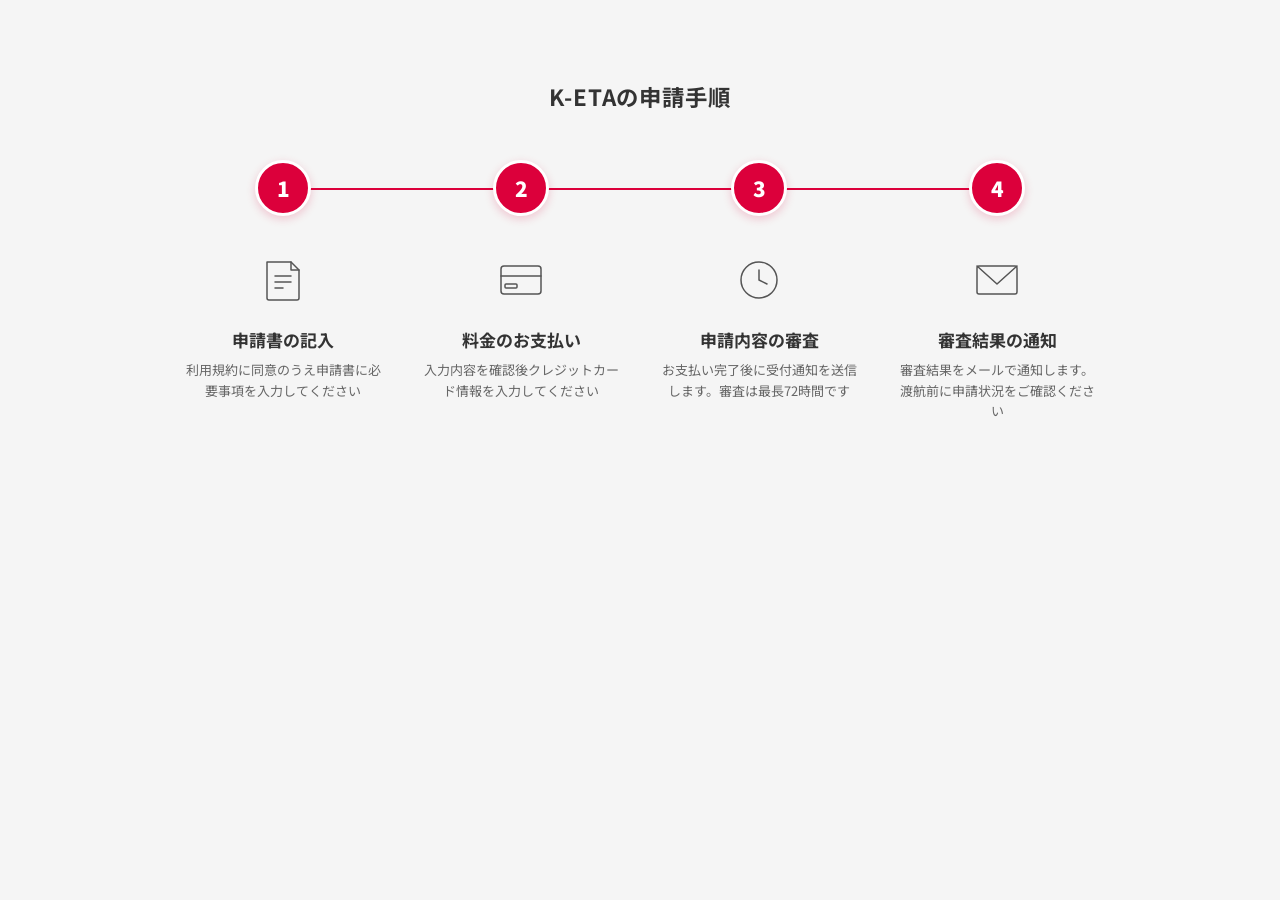
==== steps-demo.html @ 45b00544 "steps: equalize desc text lengths" ====
<!DOCTYPE html>
<html lang="ja">
<head>
<meta charset="UTF-8">
<meta name="viewport" content="width=device-width, initial-scale=1.0">
<title>STEP UIパターン - Pattern A Final</title>
<link href="https://fonts.googleapis.com/css2?family=Noto+Sans+JP:wght@400;500;700;900&display=swap" rel="stylesheet">
<style>
*{box-sizing:border-box;margin:0;padding:0}
body{font-family:'Noto Sans JP',sans-serif;background:#f5f5f5;color:#333}

.section-steps{padding:80px 24px;max-width:960px;margin:0 auto}
.section-steps h2{text-align:center;font-size:1.4rem;font-weight:700;color:#333;margin-bottom:48px;letter-spacing:.04em}

/* Grid: 4 equal columns */
.steps-grid{display:grid;grid-template-columns:repeat(4,1fr);gap:40px;position:relative}

/* Red line through step numbers */
.steps-grid::before{
  content:'';position:absolute;
  top:28px;/* center of 56px circle */
  left:calc(12.5% + 4px);right:calc(12.5% + 4px);
  height:2px;background:#dc003b;z-index:0;
}

/* Each step column */
.step-col{
  display:flex;flex-direction:column;align-items:center;
  text-align:center;position:relative;z-index:1;
}

/* ① Step number (red circle) */
.step-num{
  width:56px;height:56px;border-radius:50%;
  background:#dc003b;color:#fff;
  display:flex;align-items:center;justify-content:center;
  font-size:1.3rem;font-weight:900;
  box-shadow:0 3px 10px rgba(220,0,59,.2);
  border:3px solid #fff;
  flex-shrink:0;
  margin-bottom:16px;
}

/* ② Icon */
.step-icon{
  width:64px;height:64px;
  display:flex;align-items:center;justify-content:center;
  margin:16px 0;
  flex-shrink:0;
}
.step-icon svg{width:48px;height:48px;stroke:#555;stroke-width:1.5;fill:none;stroke-linecap:round;stroke-linejoin:round}

/* ③ Title */
.step-title{
  font-size:17px;font-weight:700;color:#333;
  margin-bottom:8px;
  line-height:1.4;
  flex-shrink:0;
}

/* ④ Description - fixed 3 lines */
.step-desc{
  font-size:13px;color:#666;
  line-height:1.6;
  /* Force 3 lines height: 13px * 1.6 * 3 = 62.4px */
  min-height:63px;max-height:63px;
  overflow:hidden;
}

/* SP: 2 columns */
@media(max-width:768px){
  .section-steps{padding:48px 16px}
  .steps-grid{grid-template-columns:repeat(2,1fr);gap:32px 24px}
  .steps-grid::before{display:none}
  .step-desc{min-height:auto;max-height:none}
}
</style>
</head>
<body>

<div class="section-steps">
<h2>K-ETAの申請手順</h2>
<div class="steps-grid">

<div class="step-col">
  <div class="step-num">1</div>
  <div class="step-icon">
    <svg viewBox="0 0 48 48"><path d="M8 6h24l8 8v28a2 2 0 0 1-2 2H10a2 2 0 0 1-2-2V6z"/><path d="M32 6v8h8"/><line x1="16" y1="20" x2="32" y2="20"/><line x1="16" y1="26" x2="32" y2="26"/><line x1="16" y1="32" x2="24" y2="32"/></svg>
  </div>
  <div class="step-title">申請書の記入</div>
  <div class="step-desc">利用規約に同意のうえ申請書に必要事項を入力してください</div>
</div>

<div class="step-col">
  <div class="step-num">2</div>
  <div class="step-icon">
    <svg viewBox="0 0 48 48"><rect x="4" y="10" width="40" height="28" rx="3"/><line x1="4" y1="20" x2="44" y2="20"/><rect x="8" y="28" width="12" height="4" rx="1"/></svg>
  </div>
  <div class="step-title">料金のお支払い</div>
  <div class="step-desc">入力内容を確認後クレジットカード情報を入力してください</div>
</div>

<div class="step-col">
  <div class="step-num">3</div>
  <div class="step-icon">
    <svg viewBox="0 0 48 48"><circle cx="24" cy="24" r="18"/><polyline points="24,14 24,24 32,28"/></svg>
  </div>
  <div class="step-title">申請内容の審査</div>
  <div class="step-desc">お支払い完了後に受付通知を送信します。審査は最長72時間です</div>
</div>

<div class="step-col">
  <div class="step-num">4</div>
  <div class="step-icon">
    <svg viewBox="0 0 48 48"><path d="M6 10h36a2 2 0 0 1 2 2v24a2 2 0 0 1-2 2H6a2 2 0 0 1-2-2V12a2 2 0 0 1 2-2z"/><polyline points="4,10 24,28 44,10"/></svg>
  </div>
  <div class="step-title">審査結果の通知</div>
  <div class="step-desc">審査結果をメールで通知します。渡航前に申請状況をご確認ください</div>
</div>

</div>
</div>

</body>
</html>
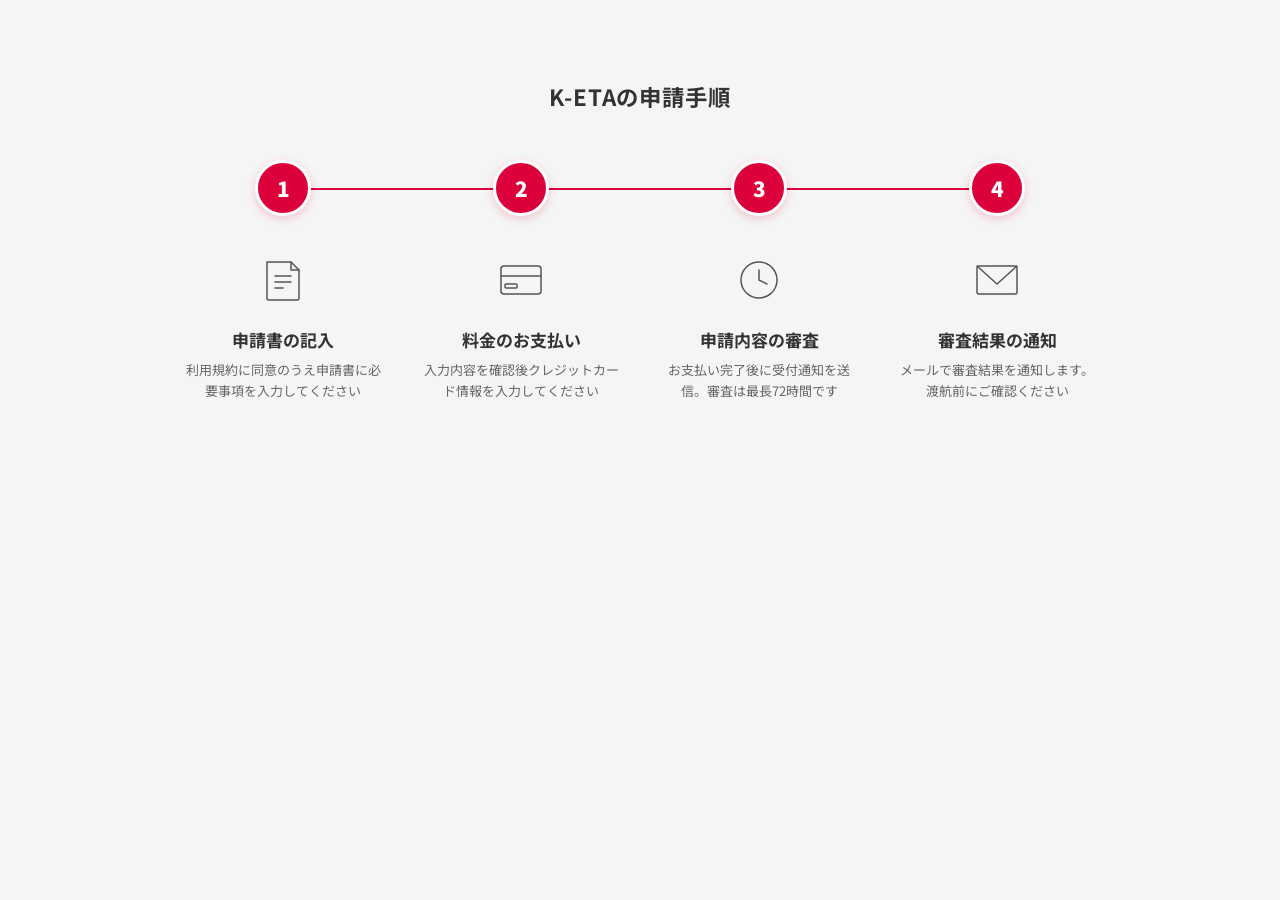
==== commit 7e23fd63: "steps: shorten desc to 2 lines each" ====
--- a/steps-demo.html
+++ b/steps-demo.html
@@ -106,7 +106,7 @@
     <svg viewBox="0 0 48 48"><circle cx="24" cy="24" r="18"/><polyline points="24,14 24,24 32,28"/></svg>
   </div>
   <div class="step-title">申請内容の審査</div>
-  <div class="step-desc">お支払い完了後に受付通知を送信します。審査は最長72時間です</div>
+  <div class="step-desc">お支払い完了後に受付通知を送信。審査は最長72時間です</div>
 </div>
 
 <div class="step-col">
@@ -115,7 +115,7 @@
     <svg viewBox="0 0 48 48"><path d="M6 10h36a2 2 0 0 1 2 2v24a2 2 0 0 1-2 2H6a2 2 0 0 1-2-2V12a2 2 0 0 1 2-2z"/><polyline points="4,10 24,28 44,10"/></svg>
   </div>
   <div class="step-title">審査結果の通知</div>
-  <div class="step-desc">審査結果をメールで通知します。渡航前に申請状況をご確認ください</div>
+  <div class="step-desc">メールで審査結果を通知します。渡航前にご確認ください</div>
 </div>
 
 </div>
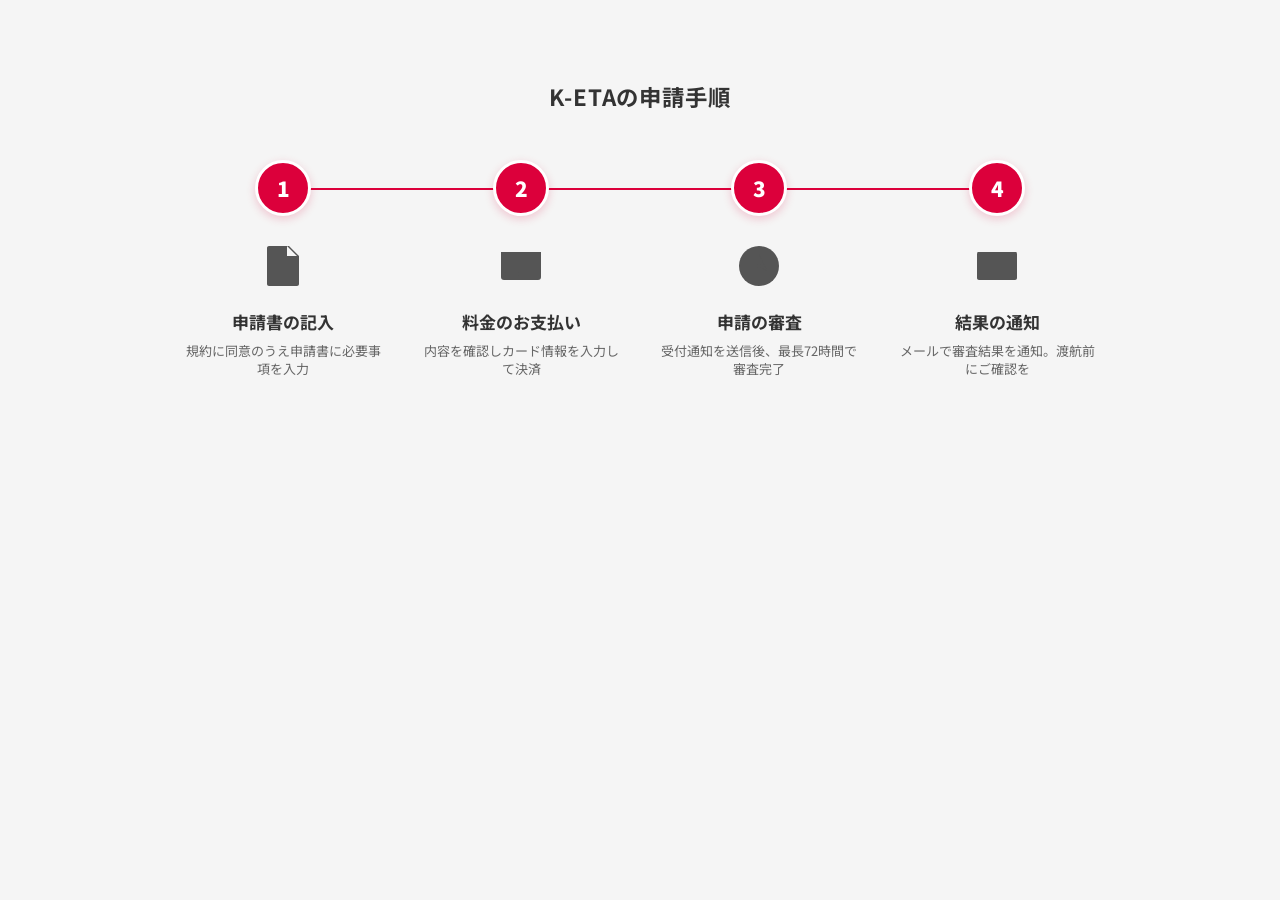
==== commit 1b6c3b6a: "steps: solid icons, tighter spacing, hover anim, balanced titles" ====
--- a/steps-demo.html
+++ b/steps-demo.html
@@ -3,7 +3,7 @@
 <head>
 <meta charset="UTF-8">
 <meta name="viewport" content="width=device-width, initial-scale=1.0">
-<title>STEP UIパターン - Pattern A Final</title>
+<title>STEP UI - Final</title>
 <link href="https://fonts.googleapis.com/css2?family=Noto+Sans+JP:wght@400;500;700;900&display=swap" rel="stylesheet">
 <style>
 *{box-sizing:border-box;margin:0;padding:0}
@@ -12,62 +12,36 @@
 .section-steps{padding:80px 24px;max-width:960px;margin:0 auto}
 .section-steps h2{text-align:center;font-size:1.4rem;font-weight:700;color:#333;margin-bottom:48px;letter-spacing:.04em}
 
-/* Grid: 4 equal columns */
 .steps-grid{display:grid;grid-template-columns:repeat(4,1fr);gap:40px;position:relative}
+.steps-grid::before{content:'';position:absolute;top:28px;left:calc(12.5% + 4px);right:calc(12.5% + 4px);height:2px;background:#dc003b;z-index:0}
 
-/* Red line through step numbers */
-.steps-grid::before{
-  content:'';position:absolute;
-  top:28px;/* center of 56px circle */
-  left:calc(12.5% + 4px);right:calc(12.5% + 4px);
-  height:2px;background:#dc003b;z-index:0;
-}
+.step-col{display:flex;flex-direction:column;align-items:center;text-align:center;position:relative;z-index:1;cursor:default}
 
-/* Each step column */
-.step-col{
-  display:flex;flex-direction:column;align-items:center;
-  text-align:center;position:relative;z-index:1;
-}
-
-/* ① Step number (red circle) */
 .step-num{
   width:56px;height:56px;border-radius:50%;
   background:#dc003b;color:#fff;
   display:flex;align-items:center;justify-content:center;
   font-size:1.3rem;font-weight:900;
   box-shadow:0 3px 10px rgba(220,0,59,.2);
-  border:3px solid #fff;
-  flex-shrink:0;
-  margin-bottom:16px;
+  border:3px solid #fff;flex-shrink:0;
+  margin-bottom:10px;
+  transition:transform .2s,box-shadow .2s;
 }
+.step-col:hover .step-num{transform:scale(1.1);box-shadow:0 4px 14px rgba(220,0,59,.35)}
 
-/* ② Icon */
 .step-icon{
   width:64px;height:64px;
   display:flex;align-items:center;justify-content:center;
-  margin:16px 0;
-  flex-shrink:0;
+  margin:8px 0 12px;flex-shrink:0;
+  transition:transform .2s;
 }
-.step-icon svg{width:48px;height:48px;stroke:#555;stroke-width:1.5;fill:none;stroke-linecap:round;stroke-linejoin:round}
+.step-col:hover .step-icon{transform:scale(1.08)}
+.step-icon svg{width:48px;height:48px;fill:#555;stroke:none}
 
-/* ③ Title */
-.step-title{
-  font-size:17px;font-weight:700;color:#333;
-  margin-bottom:8px;
-  line-height:1.4;
-  flex-shrink:0;
-}
+.step-title{font-size:17px;font-weight:700;color:#333;margin-bottom:8px;line-height:1.4;flex-shrink:0}
 
-/* ④ Description - fixed 3 lines */
-.step-desc{
-  font-size:13px;color:#666;
-  line-height:1.6;
-  /* Force 3 lines height: 13px * 1.6 * 3 = 62.4px */
-  min-height:63px;max-height:63px;
-  overflow:hidden;
-}
+.step-desc{font-size:13px;color:#666;line-height:1.4;min-height:37px;max-height:37px;overflow:hidden}
 
-/* SP: 2 columns */
 @media(max-width:768px){
   .section-steps{padding:48px 16px}
   .steps-grid{grid-template-columns:repeat(2,1fr);gap:32px 24px}
@@ -84,42 +58,33 @@
 
 <div class="step-col">
   <div class="step-num">1</div>
-  <div class="step-icon">
-    <svg viewBox="0 0 48 48"><path d="M8 6h24l8 8v28a2 2 0 0 1-2 2H10a2 2 0 0 1-2-2V6z"/><path d="M32 6v8h8"/><line x1="16" y1="20" x2="32" y2="20"/><line x1="16" y1="26" x2="32" y2="26"/><line x1="16" y1="32" x2="24" y2="32"/></svg>
-  </div>
+  <div class="step-icon"><svg viewBox="0 0 48 48"><path d="M10 4h20l10 10v28c0 1.1-.9 2-2 2H10c-1.1 0-2-.9-2-2V6c0-1.1.9-2 2-2zm18 0v10h10M16 20h16M16 27h16M16 34h8"/></svg></div>
   <div class="step-title">申請書の記入</div>
-  <div class="step-desc">利用規約に同意のうえ申請書に必要事項を入力してください</div>
+  <div class="step-desc">規約に同意のうえ申請書に必要事項を入力</div>
 </div>
 
 <div class="step-col">
   <div class="step-num">2</div>
-  <div class="step-icon">
-    <svg viewBox="0 0 48 48"><rect x="4" y="10" width="40" height="28" rx="3"/><line x1="4" y1="20" x2="44" y2="20"/><rect x="8" y="28" width="12" height="4" rx="1"/></svg>
-  </div>
+  <div class="step-icon"><svg viewBox="0 0 48 48"><rect x="4" y="10" width="40" height="28" rx="3"/><rect x="4" y="10" width="40" height="10"/><rect x="8" y="30" width="14" height="4" rx="1"/></svg></div>
   <div class="step-title">料金のお支払い</div>
-  <div class="step-desc">入力内容を確認後クレジットカード情報を入力してください</div>
+  <div class="step-desc">内容を確認しカード情報を入力して決済</div>
 </div>
 
 <div class="step-col">
   <div class="step-num">3</div>
-  <div class="step-icon">
-    <svg viewBox="0 0 48 48"><circle cx="24" cy="24" r="18"/><polyline points="24,14 24,24 32,28"/></svg>
-  </div>
-  <div class="step-title">申請内容の審査</div>
-  <div class="step-desc">お支払い完了後に受付通知を送信。審査は最長72時間です</div>
+  <div class="step-icon"><svg viewBox="0 0 48 48"><circle cx="24" cy="24" r="20"/><path d="M24 12v12l8 5"/><circle cx="24" cy="24" r="2"/></svg></div>
+  <div class="step-title">申請の審査</div>
+  <div class="step-desc">受付通知を送信後、最長72時間で審査完了</div>
 </div>
 
 <div class="step-col">
   <div class="step-num">4</div>
-  <div class="step-icon">
-    <svg viewBox="0 0 48 48"><path d="M6 10h36a2 2 0 0 1 2 2v24a2 2 0 0 1-2 2H6a2 2 0 0 1-2-2V12a2 2 0 0 1 2-2z"/><polyline points="4,10 24,28 44,10"/></svg>
-  </div>
-  <div class="step-title">審査結果の通知</div>
-  <div class="step-desc">メールで審査結果を通知します。渡航前にご確認ください</div>
+  <div class="step-icon"><svg viewBox="0 0 48 48"><path d="M6 10h36c1.1 0 2 .9 2 2v24c0 1.1-.9 2-2 2H6c-1.1 0-2-.9-2-2V12c0-1.1.9-2 2-2z"/><path d="M4 10l20 16 20-16"/></svg></div>
+  <div class="step-title">結果の通知</div>
+  <div class="step-desc">メールで審査結果を通知。渡航前にご確認を</div>
 </div>
 
 </div>
 </div>
-
 </body>
 </html>
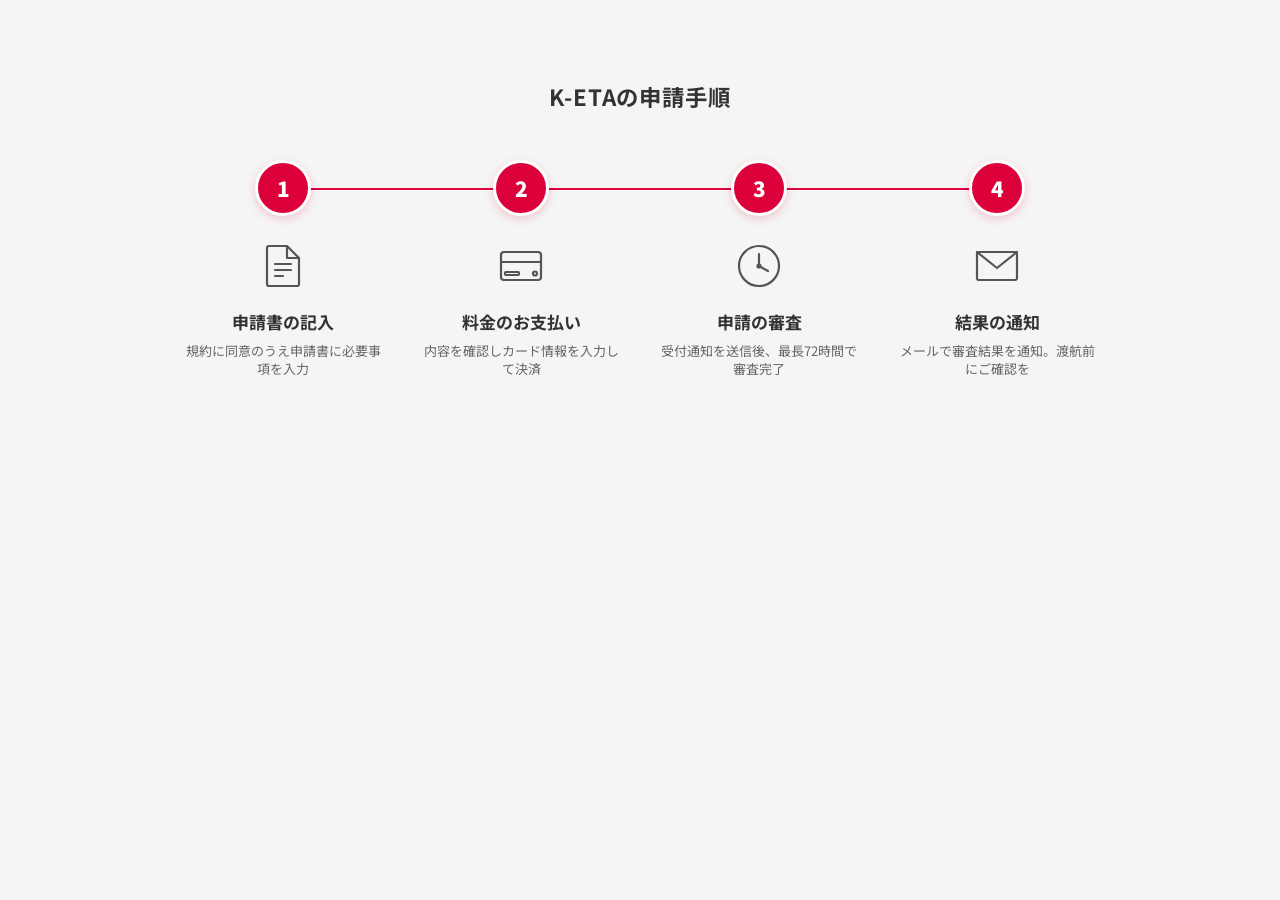
==== commit ca43be9c: "steps: thick stroke icons (2.2), hover anim, tight spacing" ====
--- a/steps-demo.html
+++ b/steps-demo.html
@@ -8,40 +8,24 @@
 <style>
 *{box-sizing:border-box;margin:0;padding:0}
 body{font-family:'Noto Sans JP',sans-serif;background:#f5f5f5;color:#333}
-
 .section-steps{padding:80px 24px;max-width:960px;margin:0 auto}
 .section-steps h2{text-align:center;font-size:1.4rem;font-weight:700;color:#333;margin-bottom:48px;letter-spacing:.04em}
-
 .steps-grid{display:grid;grid-template-columns:repeat(4,1fr);gap:40px;position:relative}
 .steps-grid::before{content:'';position:absolute;top:28px;left:calc(12.5% + 4px);right:calc(12.5% + 4px);height:2px;background:#dc003b;z-index:0}
-
 .step-col{display:flex;flex-direction:column;align-items:center;text-align:center;position:relative;z-index:1;cursor:default}
-
 .step-num{
-  width:56px;height:56px;border-radius:50%;
-  background:#dc003b;color:#fff;
+  width:56px;height:56px;border-radius:50%;background:#dc003b;color:#fff;
   display:flex;align-items:center;justify-content:center;
   font-size:1.3rem;font-weight:900;
-  box-shadow:0 3px 10px rgba(220,0,59,.2);
-  border:3px solid #fff;flex-shrink:0;
-  margin-bottom:10px;
-  transition:transform .2s,box-shadow .2s;
+  box-shadow:0 3px 10px rgba(220,0,59,.2);border:3px solid #fff;flex-shrink:0;
+  margin-bottom:10px;transition:transform .2s,box-shadow .2s;
 }
 .step-col:hover .step-num{transform:scale(1.1);box-shadow:0 4px 14px rgba(220,0,59,.35)}
-
-.step-icon{
-  width:64px;height:64px;
-  display:flex;align-items:center;justify-content:center;
-  margin:8px 0 12px;flex-shrink:0;
-  transition:transform .2s;
-}
+.step-icon{width:64px;height:64px;display:flex;align-items:center;justify-content:center;margin:8px 0 12px;flex-shrink:0;transition:transform .2s}
 .step-col:hover .step-icon{transform:scale(1.08)}
-.step-icon svg{width:48px;height:48px;fill:#555;stroke:none}
-
+.step-icon svg{width:48px;height:48px;fill:none;stroke:#555;stroke-width:2.2;stroke-linecap:round;stroke-linejoin:round}
 .step-title{font-size:17px;font-weight:700;color:#333;margin-bottom:8px;line-height:1.4;flex-shrink:0}
-
 .step-desc{font-size:13px;color:#666;line-height:1.4;min-height:37px;max-height:37px;overflow:hidden}
-
 @media(max-width:768px){
   .section-steps{padding:48px 16px}
   .steps-grid{grid-template-columns:repeat(2,1fr);gap:32px 24px}
@@ -51,35 +35,34 @@
 </style>
 </head>
 <body>
-
 <div class="section-steps">
 <h2>K-ETAの申請手順</h2>
 <div class="steps-grid">
 
 <div class="step-col">
   <div class="step-num">1</div>
-  <div class="step-icon"><svg viewBox="0 0 48 48"><path d="M10 4h20l10 10v28c0 1.1-.9 2-2 2H10c-1.1 0-2-.9-2-2V6c0-1.1.9-2 2-2zm18 0v10h10M16 20h16M16 27h16M16 34h8"/></svg></div>
+  <div class="step-icon"><svg viewBox="0 0 48 48"><path d="M10 4h18l12 12v26a2 2 0 0 1-2 2H10a2 2 0 0 1-2-2V6a2 2 0 0 1 2-2z"/><path d="M28 4v12h12"/><line x1="16" y1="22" x2="32" y2="22"/><line x1="16" y1="28" x2="32" y2="28"/><line x1="16" y1="34" x2="24" y2="34"/></svg></div>
   <div class="step-title">申請書の記入</div>
   <div class="step-desc">規約に同意のうえ申請書に必要事項を入力</div>
 </div>
 
 <div class="step-col">
   <div class="step-num">2</div>
-  <div class="step-icon"><svg viewBox="0 0 48 48"><rect x="4" y="10" width="40" height="28" rx="3"/><rect x="4" y="10" width="40" height="10"/><rect x="8" y="30" width="14" height="4" rx="1"/></svg></div>
+  <div class="step-icon"><svg viewBox="0 0 48 48"><rect x="4" y="10" width="40" height="28" rx="3"/><line x1="4" y1="20" x2="44" y2="20"/><rect x="8" y="30" width="14" height="3" rx="1"/><circle cx="38" cy="31.5" r="2"/></svg></div>
   <div class="step-title">料金のお支払い</div>
   <div class="step-desc">内容を確認しカード情報を入力して決済</div>
 </div>
 
 <div class="step-col">
   <div class="step-num">3</div>
-  <div class="step-icon"><svg viewBox="0 0 48 48"><circle cx="24" cy="24" r="20"/><path d="M24 12v12l8 5"/><circle cx="24" cy="24" r="2"/></svg></div>
+  <div class="step-icon"><svg viewBox="0 0 48 48"><circle cx="24" cy="24" r="20"/><polyline points="24,12 24,24 33,29"/><circle cx="24" cy="24" r="1.5" fill="#555"/></svg></div>
   <div class="step-title">申請の審査</div>
   <div class="step-desc">受付通知を送信後、最長72時間で審査完了</div>
 </div>
 
 <div class="step-col">
   <div class="step-num">4</div>
-  <div class="step-icon"><svg viewBox="0 0 48 48"><path d="M6 10h36c1.1 0 2 .9 2 2v24c0 1.1-.9 2-2 2H6c-1.1 0-2-.9-2-2V12c0-1.1.9-2 2-2z"/><path d="M4 10l20 16 20-16"/></svg></div>
+  <div class="step-icon"><svg viewBox="0 0 48 48"><path d="M6 10h36a2 2 0 0 1 2 2v24a2 2 0 0 1-2 2H6a2 2 0 0 1-2-2V12a2 2 0 0 1 2-2z"/><polyline points="4,10 24,26 44,10"/></svg></div>
   <div class="step-title">結果の通知</div>
   <div class="step-desc">メールで審査結果を通知。渡航前にご確認を</div>
 </div>
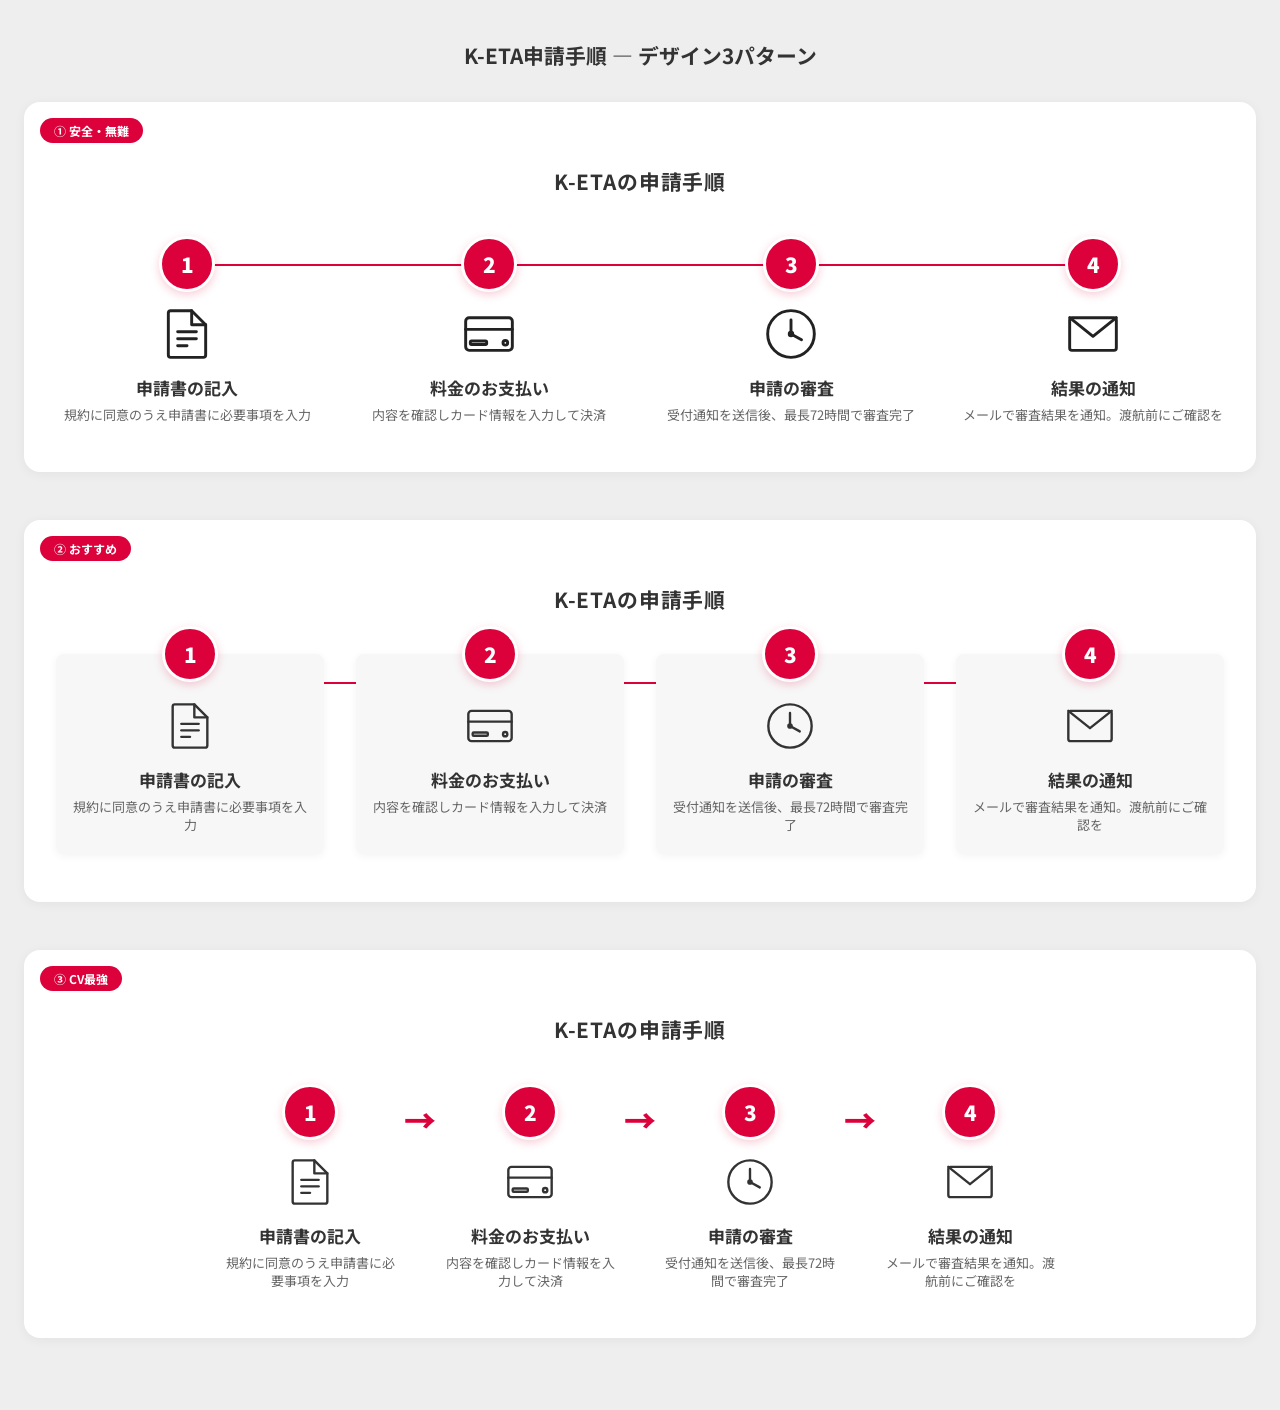
==== commit bee47b0c: "steps-demo: 3 patterns comparison" ====
--- a/steps-demo.html
+++ b/steps-demo.html
@@ -3,71 +3,116 @@
 <head>
 <meta charset="UTF-8">
 <meta name="viewport" content="width=device-width, initial-scale=1.0">
-<title>STEP UI - Final</title>
+<title>STEP UI - 3パターン比較</title>
 <link href="https://fonts.googleapis.com/css2?family=Noto+Sans+JP:wght@400;500;700;900&display=swap" rel="stylesheet">
 <style>
 *{box-sizing:border-box;margin:0;padding:0}
-body{font-family:'Noto Sans JP',sans-serif;background:#f5f5f5;color:#333}
-.section-steps{padding:80px 24px;max-width:960px;margin:0 auto}
-.section-steps h2{text-align:center;font-size:1.4rem;font-weight:700;color:#333;margin-bottom:48px;letter-spacing:.04em}
-.steps-grid{display:grid;grid-template-columns:repeat(4,1fr);gap:40px;position:relative}
-.steps-grid::before{content:'';position:absolute;top:28px;left:calc(12.5% + 4px);right:calc(12.5% + 4px);height:2px;background:#dc003b;z-index:0}
-.step-col{display:flex;flex-direction:column;align-items:center;text-align:center;position:relative;z-index:1;cursor:default}
+body{font-family:'Noto Sans JP',sans-serif;background:#eee;color:#333;padding:24px}
+h1{text-align:center;font-size:1.3rem;margin:16px 0 32px;color:#333}
+.pattern-wrap{background:#fff;border-radius:16px;padding:64px 32px 48px;margin-bottom:48px;box-shadow:0 2px 12px rgba(0,0,0,.05);position:relative}
+.tag{position:absolute;top:16px;left:16px;background:#dc003b;color:#fff;font-size:.75rem;font-weight:700;padding:4px 14px;border-radius:20px}
+.pattern-wrap h2{text-align:center;font-size:1.3rem;font-weight:700;color:#333;margin-bottom:40px;letter-spacing:.04em}
+
+/* === Shared === */
 .step-num{
   width:56px;height:56px;border-radius:50%;background:#dc003b;color:#fff;
   display:flex;align-items:center;justify-content:center;
   font-size:1.3rem;font-weight:900;
-  box-shadow:0 3px 10px rgba(220,0,59,.2);border:3px solid #fff;flex-shrink:0;
-  margin-bottom:10px;transition:transform .2s,box-shadow .2s;
+  box-shadow:0 3px 10px rgba(220,0,59,.2);border:3px solid #fff;
+  flex-shrink:0;transition:transform .2s,box-shadow .2s;
 }
-.step-col:hover .step-num{transform:scale(1.1);box-shadow:0 4px 14px rgba(220,0,59,.35)}
-.step-icon{width:64px;height:64px;display:flex;align-items:center;justify-content:center;margin:8px 0 12px;flex-shrink:0;transition:transform .2s}
-.step-col:hover .step-icon{transform:scale(1.08)}
-.step-icon svg{width:48px;height:48px;fill:none;stroke:#555;stroke-width:2.2;stroke-linecap:round;stroke-linejoin:round}
-.step-title{font-size:17px;font-weight:700;color:#333;margin-bottom:8px;line-height:1.4;flex-shrink:0}
-.step-desc{font-size:13px;color:#666;line-height:1.4;min-height:37px;max-height:37px;overflow:hidden}
+.step-title{font-size:17px;font-weight:700;color:#333;line-height:1.4}
+.step-desc{font-size:13px;color:#666;line-height:1.4}
+
+/* ========== PATTERN 1: 強化版 ========== */
+.p1-grid{display:grid;grid-template-columns:repeat(4,1fr);gap:40px;position:relative}
+.p1-grid::before{content:'';position:absolute;top:28px;left:calc(12.5% + 4px);right:calc(12.5% + 4px);height:2px;background:#dc003b;z-index:0}
+.p1-col{display:flex;flex-direction:column;align-items:center;text-align:center;z-index:1;cursor:default}
+.p1-col .step-num{margin-bottom:6px}
+.p1-col:hover .step-num{transform:scale(1.1);box-shadow:0 4px 14px rgba(220,0,59,.35)}
+.p1-icon{width:64px;height:64px;display:flex;align-items:center;justify-content:center;margin:4px 0 10px;transition:transform .2s}
+.p1-col:hover .p1-icon{transform:scale(1.08)}
+.p1-icon svg{width:56px;height:56px;fill:none;stroke:#222;stroke-width:2.5;stroke-linecap:round;stroke-linejoin:round}
+.p1-col .step-title{margin-bottom:6px}
+
+/* ========== PATTERN 2: 薄い囲み ========== */
+.p2-grid{display:grid;grid-template-columns:repeat(4,1fr);gap:32px;position:relative}
+.p2-grid::before{content:'';position:absolute;top:28px;left:calc(12.5% + 4px);right:calc(12.5% + 4px);height:2px;background:#dc003b;z-index:0}
+.p2-col{display:flex;flex-direction:column;align-items:center;text-align:center;z-index:1;cursor:default;
+  background:#f7f7f7;border-radius:8px;padding:0 16px 20px;box-shadow:0 2px 8px rgba(0,0,0,.05);transition:box-shadow .2s}
+.p2-col:hover{box-shadow:0 4px 16px rgba(0,0,0,.08)}
+.p2-col .step-num{margin-top:-28px;margin-bottom:8px}
+.p2-col:hover .step-num{transform:scale(1.1);box-shadow:0 4px 14px rgba(220,0,59,.35)}
+.p2-icon{width:64px;height:64px;display:flex;align-items:center;justify-content:center;margin:4px 0 10px;transition:transform .2s}
+.p2-col:hover .p2-icon{transform:scale(1.08)}
+.p2-icon svg{width:52px;height:52px;fill:none;stroke:#333;stroke-width:2.2;stroke-linecap:round;stroke-linejoin:round}
+.p2-col .step-title{margin-bottom:6px}
+
+/* ========== PATTERN 3: 矢印接続 ========== */
+.p3-grid{display:grid;grid-template-columns:repeat(7,auto);gap:0;align-items:start;justify-content:center}
+.p3-col{display:flex;flex-direction:column;align-items:center;text-align:center;width:180px;cursor:default}
+.p3-col .step-num{margin-bottom:6px}
+.p3-col:hover .step-num{transform:scale(1.1);box-shadow:0 4px 14px rgba(220,0,59,.35)}
+.p3-icon{width:64px;height:64px;display:flex;align-items:center;justify-content:center;margin:4px 0 10px;transition:transform .2s}
+.p3-col:hover .p3-icon{transform:scale(1.08)}
+.p3-icon svg{width:52px;height:52px;fill:none;stroke:#333;stroke-width:2.2;stroke-linecap:round;stroke-linejoin:round}
+.p3-col .step-title{margin-bottom:6px}
+.p3-arrow{display:flex;align-items:center;justify-content:center;padding-top:12px;color:#dc003b;font-size:2rem;font-weight:900;width:40px}
+
+/* SP */
 @media(max-width:768px){
-  .section-steps{padding:48px 16px}
-  .steps-grid{grid-template-columns:repeat(2,1fr);gap:32px 24px}
-  .steps-grid::before{display:none}
-  .step-desc{min-height:auto;max-height:none}
+  body{padding:12px}
+  .pattern-wrap{padding:48px 16px 32px}
+  .p1-grid,.p2-grid{grid-template-columns:repeat(2,1fr)}
+  .p1-grid::before,.p2-grid::before{display:none}
+  .p3-grid{grid-template-columns:1fr;gap:0;justify-items:center}
+  .p3-arrow{transform:rotate(90deg);padding:0;margin:8px 0}
+  .p3-col{width:100%;max-width:240px}
 }
 </style>
 </head>
 <body>
-<div class="section-steps">
+
+<h1>K-ETA申請手順 — デザイン3パターン</h1>
+
+<!-- ===== Pattern 1 ===== -->
+<div class="pattern-wrap">
+<span class="tag">① 安全・無難</span>
 <h2>K-ETAの申請手順</h2>
-<div class="steps-grid">
-
-<div class="step-col">
-  <div class="step-num">1</div>
-  <div class="step-icon"><svg viewBox="0 0 48 48"><path d="M10 4h18l12 12v26a2 2 0 0 1-2 2H10a2 2 0 0 1-2-2V6a2 2 0 0 1 2-2z"/><path d="M28 4v12h12"/><line x1="16" y1="22" x2="32" y2="22"/><line x1="16" y1="28" x2="32" y2="28"/><line x1="16" y1="34" x2="24" y2="34"/></svg></div>
-  <div class="step-title">申請書の記入</div>
-  <div class="step-desc">規約に同意のうえ申請書に必要事項を入力</div>
+<div class="p1-grid">
+  <div class="p1-col"><div class="step-num">1</div><div class="p1-icon"><svg viewBox="0 0 48 48"><path d="M10 4h18l12 12v26a2 2 0 0 1-2 2H10a2 2 0 0 1-2-2V6a2 2 0 0 1 2-2z"/><path d="M28 4v12h12"/><line x1="16" y1="22" x2="32" y2="22"/><line x1="16" y1="28" x2="32" y2="28"/><line x1="16" y1="34" x2="24" y2="34"/></svg></div><div class="step-title">申請書の記入</div><div class="step-desc">規約に同意のうえ申請書に必要事項を入力</div></div>
+  <div class="p1-col"><div class="step-num">2</div><div class="p1-icon"><svg viewBox="0 0 48 48"><rect x="4" y="10" width="40" height="28" rx="3"/><line x1="4" y1="20" x2="44" y2="20"/><rect x="8" y="30" width="14" height="3" rx="1"/><circle cx="38" cy="31.5" r="2"/></svg></div><div class="step-title">料金のお支払い</div><div class="step-desc">内容を確認しカード情報を入力して決済</div></div>
+  <div class="p1-col"><div class="step-num">3</div><div class="p1-icon"><svg viewBox="0 0 48 48"><circle cx="24" cy="24" r="20"/><polyline points="24,12 24,24 33,29"/><circle cx="24" cy="24" r="1.5" fill="#222"/></svg></div><div class="step-title">申請の審査</div><div class="step-desc">受付通知を送信後、最長72時間で審査完了</div></div>
+  <div class="p1-col"><div class="step-num">4</div><div class="p1-icon"><svg viewBox="0 0 48 48"><path d="M6 10h36a2 2 0 0 1 2 2v24a2 2 0 0 1-2 2H6a2 2 0 0 1-2-2V12a2 2 0 0 1 2-2z"/><polyline points="4,10 24,26 44,10"/></svg></div><div class="step-title">結果の通知</div><div class="step-desc">メールで審査結果を通知。渡航前にご確認を</div></div>
+</div>
 </div>
 
-<div class="step-col">
-  <div class="step-num">2</div>
-  <div class="step-icon"><svg viewBox="0 0 48 48"><rect x="4" y="10" width="40" height="28" rx="3"/><line x1="4" y1="20" x2="44" y2="20"/><rect x="8" y="30" width="14" height="3" rx="1"/><circle cx="38" cy="31.5" r="2"/></svg></div>
-  <div class="step-title">料金のお支払い</div>
-  <div class="step-desc">内容を確認しカード情報を入力して決済</div>
+<!-- ===== Pattern 2 ===== -->
+<div class="pattern-wrap">
+<span class="tag">② おすすめ</span>
+<h2>K-ETAの申請手順</h2>
+<div class="p2-grid">
+  <div class="p2-col"><div class="step-num">1</div><div class="p2-icon"><svg viewBox="0 0 48 48"><path d="M10 4h18l12 12v26a2 2 0 0 1-2 2H10a2 2 0 0 1-2-2V6a2 2 0 0 1 2-2z"/><path d="M28 4v12h12"/><line x1="16" y1="22" x2="32" y2="22"/><line x1="16" y1="28" x2="32" y2="28"/><line x1="16" y1="34" x2="24" y2="34"/></svg></div><div class="step-title">申請書の記入</div><div class="step-desc">規約に同意のうえ申請書に必要事項を入力</div></div>
+  <div class="p2-col"><div class="step-num">2</div><div class="p2-icon"><svg viewBox="0 0 48 48"><rect x="4" y="10" width="40" height="28" rx="3"/><line x1="4" y1="20" x2="44" y2="20"/><rect x="8" y="30" width="14" height="3" rx="1"/><circle cx="38" cy="31.5" r="2"/></svg></div><div class="step-title">料金のお支払い</div><div class="step-desc">内容を確認しカード情報を入力して決済</div></div>
+  <div class="p2-col"><div class="step-num">3</div><div class="p2-icon"><svg viewBox="0 0 48 48"><circle cx="24" cy="24" r="20"/><polyline points="24,12 24,24 33,29"/><circle cx="24" cy="24" r="1.5" fill="#333"/></svg></div><div class="step-title">申請の審査</div><div class="step-desc">受付通知を送信後、最長72時間で審査完了</div></div>
+  <div class="p2-col"><div class="step-num">4</div><div class="p2-icon"><svg viewBox="0 0 48 48"><path d="M6 10h36a2 2 0 0 1 2 2v24a2 2 0 0 1-2 2H6a2 2 0 0 1-2-2V12a2 2 0 0 1 2-2z"/><polyline points="4,10 24,26 44,10"/></svg></div><div class="step-title">結果の通知</div><div class="step-desc">メールで審査結果を通知。渡航前にご確認を</div></div>
+</div>
 </div>
 
-<div class="step-col">
-  <div class="step-num">3</div>
-  <div class="step-icon"><svg viewBox="0 0 48 48"><circle cx="24" cy="24" r="20"/><polyline points="24,12 24,24 33,29"/><circle cx="24" cy="24" r="1.5" fill="#555"/></svg></div>
-  <div class="step-title">申請の審査</div>
-  <div class="step-desc">受付通知を送信後、最長72時間で審査完了</div>
+<!-- ===== Pattern 3 ===== -->
+<div class="pattern-wrap">
+<span class="tag">③ CV最強</span>
+<h2>K-ETAの申請手順</h2>
+<div class="p3-grid">
+  <div class="p3-col"><div class="step-num">1</div><div class="p3-icon"><svg viewBox="0 0 48 48"><path d="M10 4h18l12 12v26a2 2 0 0 1-2 2H10a2 2 0 0 1-2-2V6a2 2 0 0 1 2-2z"/><path d="M28 4v12h12"/><line x1="16" y1="22" x2="32" y2="22"/><line x1="16" y1="28" x2="32" y2="28"/><line x1="16" y1="34" x2="24" y2="34"/></svg></div><div class="step-title">申請書の記入</div><div class="step-desc">規約に同意のうえ申請書に必要事項を入力</div></div>
+  <div class="p3-arrow">→</div>
+  <div class="p3-col"><div class="step-num">2</div><div class="p3-icon"><svg viewBox="0 0 48 48"><rect x="4" y="10" width="40" height="28" rx="3"/><line x1="4" y1="20" x2="44" y2="20"/><rect x="8" y="30" width="14" height="3" rx="1"/><circle cx="38" cy="31.5" r="2"/></svg></div><div class="step-title">料金のお支払い</div><div class="step-desc">内容を確認しカード情報を入力して決済</div></div>
+  <div class="p3-arrow">→</div>
+  <div class="p3-col"><div class="step-num">3</div><div class="p3-icon"><svg viewBox="0 0 48 48"><circle cx="24" cy="24" r="20"/><polyline points="24,12 24,24 33,29"/><circle cx="24" cy="24" r="1.5" fill="#333"/></svg></div><div class="step-title">申請の審査</div><div class="step-desc">受付通知を送信後、最長72時間で審査完了</div></div>
+  <div class="p3-arrow">→</div>
+  <div class="p3-col"><div class="step-num">4</div><div class="p3-icon"><svg viewBox="0 0 48 48"><path d="M6 10h36a2 2 0 0 1 2 2v24a2 2 0 0 1-2 2H6a2 2 0 0 1-2-2V12a2 2 0 0 1 2-2z"/><polyline points="4,10 24,26 44,10"/></svg></div><div class="step-title">結果の通知</div><div class="step-desc">メールで審査結果を通知。渡航前にご確認を</div></div>
+</div>
 </div>
 
-<div class="step-col">
-  <div class="step-num">4</div>
-  <div class="step-icon"><svg viewBox="0 0 48 48"><path d="M6 10h36a2 2 0 0 1 2 2v24a2 2 0 0 1-2 2H6a2 2 0 0 1-2-2V12a2 2 0 0 1 2-2z"/><polyline points="4,10 24,26 44,10"/></svg></div>
-  <div class="step-title">結果の通知</div>
-  <div class="step-desc">メールで審査結果を通知。渡航前にご確認を</div>
-</div>
-
-</div>
-</div>
 </body>
 </html>
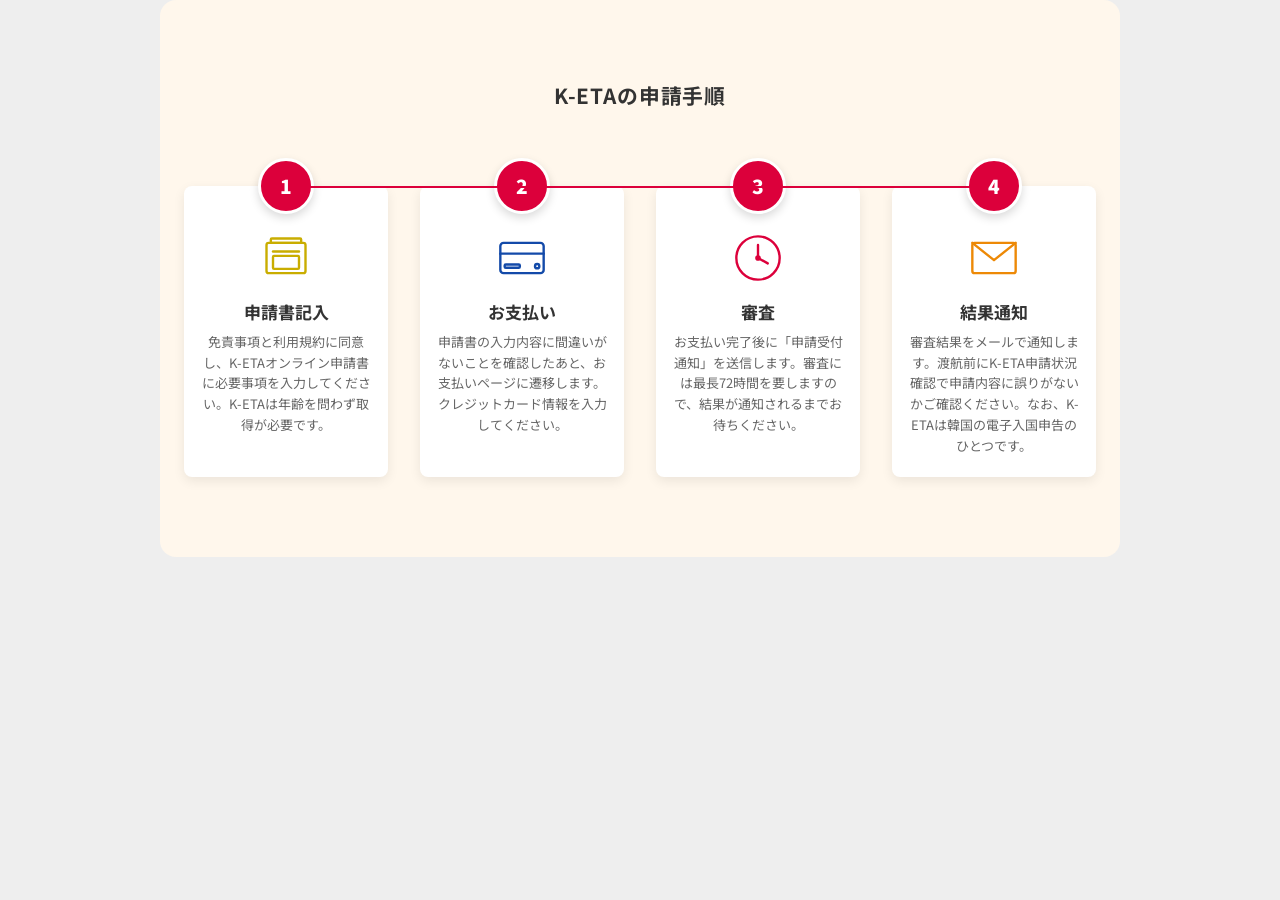
==== commit 527d4ee9: "steps-demo: pattern 2 refined - colored icons, real text, fff7ec bg" ====
--- a/steps-demo.html
+++ b/steps-demo.html
@@ -3,114 +3,82 @@
 <head>
 <meta charset="UTF-8">
 <meta name="viewport" content="width=device-width, initial-scale=1.0">
-<title>STEP UI - 3パターン比較</title>
+<title>STEP UI - ②おすすめ 修正版</title>
 <link href="https://fonts.googleapis.com/css2?family=Noto+Sans+JP:wght@400;500;700;900&display=swap" rel="stylesheet">
 <style>
 *{box-sizing:border-box;margin:0;padding:0}
-body{font-family:'Noto Sans JP',sans-serif;background:#eee;color:#333;padding:24px}
-h1{text-align:center;font-size:1.3rem;margin:16px 0 32px;color:#333}
-.pattern-wrap{background:#fff;border-radius:16px;padding:64px 32px 48px;margin-bottom:48px;box-shadow:0 2px 12px rgba(0,0,0,.05);position:relative}
-.tag{position:absolute;top:16px;left:16px;background:#dc003b;color:#fff;font-size:.75rem;font-weight:700;padding:4px 14px;border-radius:20px}
-.pattern-wrap h2{text-align:center;font-size:1.3rem;font-weight:700;color:#333;margin-bottom:40px;letter-spacing:.04em}
+body{font-family:'Noto Sans JP',sans-serif;background:#eee;color:#333}
 
-/* === Shared === */
+.section-steps{padding:80px 24px;max-width:960px;margin:0 auto;background:#fff7ec;border-radius:16px}
+.section-steps h2{text-align:center;font-size:1.3rem;font-weight:700;color:#333;margin-bottom:48px;letter-spacing:.04em}
+
+.steps-grid{display:grid;grid-template-columns:repeat(4,1fr);gap:32px;position:relative;padding-top:28px}
+.steps-grid::before{content:'';position:absolute;top:28px;left:calc(12.5%);right:calc(12.5%);height:2px;background:#dc003b;z-index:5}
+
+.step-col{
+  display:flex;flex-direction:column;align-items:center;text-align:center;
+  background:#fff;border-radius:8px;padding:40px 16px 20px;
+  box-shadow:0 4px 12px rgba(0,0,0,.08);
+  position:relative;z-index:1;
+  transition:box-shadow .2s,transform .2s;transform-origin:center center;
+}
+.step-col:hover{box-shadow:0 6px 20px rgba(0,0,0,.12);transform:scale(1.03)}
+
 .step-num{
   width:56px;height:56px;border-radius:50%;background:#dc003b;color:#fff;
   display:flex;align-items:center;justify-content:center;
-  font-size:1.3rem;font-weight:900;
-  box-shadow:0 3px 10px rgba(220,0,59,.2);border:3px solid #fff;
-  flex-shrink:0;transition:transform .2s,box-shadow .2s;
+  font-size:1.2rem;font-weight:900;
+  box-shadow:0 4px 10px rgba(0,0,0,.15);border:3px solid #fff;
+  position:absolute;top:-28px;left:50%;transform:translateX(-50%);z-index:10;
 }
-.step-title{font-size:17px;font-weight:700;color:#333;line-height:1.4}
-.step-desc{font-size:13px;color:#666;line-height:1.4}
 
-/* ========== PATTERN 1: 強化版 ========== */
-.p1-grid{display:grid;grid-template-columns:repeat(4,1fr);gap:40px;position:relative}
-.p1-grid::before{content:'';position:absolute;top:28px;left:calc(12.5% + 4px);right:calc(12.5% + 4px);height:2px;background:#dc003b;z-index:0}
-.p1-col{display:flex;flex-direction:column;align-items:center;text-align:center;z-index:1;cursor:default}
-.p1-col .step-num{margin-bottom:6px}
-.p1-col:hover .step-num{transform:scale(1.1);box-shadow:0 4px 14px rgba(220,0,59,.35)}
-.p1-icon{width:64px;height:64px;display:flex;align-items:center;justify-content:center;margin:4px 0 10px;transition:transform .2s}
-.p1-col:hover .p1-icon{transform:scale(1.08)}
-.p1-icon svg{width:56px;height:56px;fill:none;stroke:#222;stroke-width:2.5;stroke-linecap:round;stroke-linejoin:round}
-.p1-col .step-title{margin-bottom:6px}
+.step-icon{width:64px;height:64px;display:flex;align-items:center;justify-content:center;margin:0 0 10px}
+.step-icon svg{width:52px;height:52px;fill:none;stroke-width:2.2;stroke-linecap:round;stroke-linejoin:round}
 
-/* ========== PATTERN 2: 薄い囲み ========== */
-.p2-grid{display:grid;grid-template-columns:repeat(4,1fr);gap:32px;position:relative}
-.p2-grid::before{content:'';position:absolute;top:28px;left:calc(12.5% + 4px);right:calc(12.5% + 4px);height:2px;background:#dc003b;z-index:0}
-.p2-col{display:flex;flex-direction:column;align-items:center;text-align:center;z-index:1;cursor:default;
-  background:#f7f7f7;border-radius:8px;padding:0 16px 20px;box-shadow:0 2px 8px rgba(0,0,0,.05);transition:box-shadow .2s}
-.p2-col:hover{box-shadow:0 4px 16px rgba(0,0,0,.08)}
-.p2-col .step-num{margin-top:-28px;margin-bottom:8px}
-.p2-col:hover .step-num{transform:scale(1.1);box-shadow:0 4px 14px rgba(220,0,59,.35)}
-.p2-icon{width:64px;height:64px;display:flex;align-items:center;justify-content:center;margin:4px 0 10px;transition:transform .2s}
-.p2-col:hover .p2-icon{transform:scale(1.08)}
-.p2-icon svg{width:52px;height:52px;fill:none;stroke:#333;stroke-width:2.2;stroke-linecap:round;stroke-linejoin:round}
-.p2-col .step-title{margin-bottom:6px}
+.step-title{font-size:17px;font-weight:700;color:#333;margin-bottom:8px;line-height:1.4}
+.step-desc{font-size:13px;color:#666;line-height:1.6}
 
-/* ========== PATTERN 3: 矢印接続 ========== */
-.p3-grid{display:grid;grid-template-columns:repeat(7,auto);gap:0;align-items:start;justify-content:center}
-.p3-col{display:flex;flex-direction:column;align-items:center;text-align:center;width:180px;cursor:default}
-.p3-col .step-num{margin-bottom:6px}
-.p3-col:hover .step-num{transform:scale(1.1);box-shadow:0 4px 14px rgba(220,0,59,.35)}
-.p3-icon{width:64px;height:64px;display:flex;align-items:center;justify-content:center;margin:4px 0 10px;transition:transform .2s}
-.p3-col:hover .p3-icon{transform:scale(1.08)}
-.p3-icon svg{width:52px;height:52px;fill:none;stroke:#333;stroke-width:2.2;stroke-linecap:round;stroke-linejoin:round}
-.p3-col .step-title{margin-bottom:6px}
-.p3-arrow{display:flex;align-items:center;justify-content:center;padding-top:12px;color:#dc003b;font-size:2rem;font-weight:900;width:40px}
-
-/* SP */
 @media(max-width:768px){
-  body{padding:12px}
-  .pattern-wrap{padding:48px 16px 32px}
-  .p1-grid,.p2-grid{grid-template-columns:repeat(2,1fr)}
-  .p1-grid::before,.p2-grid::before{display:none}
-  .p3-grid{grid-template-columns:1fr;gap:0;justify-items:center}
-  .p3-arrow{transform:rotate(90deg);padding:0;margin:8px 0}
-  .p3-col{width:100%;max-width:240px}
+  .section-steps{padding:48px 16px;border-radius:0}
+  .steps-grid{grid-template-columns:repeat(2,1fr);gap:32px 16px}
+  .steps-grid::before{display:none}
 }
 </style>
 </head>
 <body>
 
-<h1>K-ETA申請手順 — デザイン3パターン</h1>
+<div class="section-steps">
+<h2>K-ETAの申請手順</h2>
+<div class="steps-grid">
 
-<!-- ===== Pattern 1 ===== -->
-<div class="pattern-wrap">
-<span class="tag">① 安全・無難</span>
-<h2>K-ETAの申請手順</h2>
-<div class="p1-grid">
-  <div class="p1-col"><div class="step-num">1</div><div class="p1-icon"><svg viewBox="0 0 48 48"><path d="M10 4h18l12 12v26a2 2 0 0 1-2 2H10a2 2 0 0 1-2-2V6a2 2 0 0 1 2-2z"/><path d="M28 4v12h12"/><line x1="16" y1="22" x2="32" y2="22"/><line x1="16" y1="28" x2="32" y2="28"/><line x1="16" y1="34" x2="24" y2="34"/></svg></div><div class="step-title">申請書の記入</div><div class="step-desc">規約に同意のうえ申請書に必要事項を入力</div></div>
-  <div class="p1-col"><div class="step-num">2</div><div class="p1-icon"><svg viewBox="0 0 48 48"><rect x="4" y="10" width="40" height="28" rx="3"/><line x1="4" y1="20" x2="44" y2="20"/><rect x="8" y="30" width="14" height="3" rx="1"/><circle cx="38" cy="31.5" r="2"/></svg></div><div class="step-title">料金のお支払い</div><div class="step-desc">内容を確認しカード情報を入力して決済</div></div>
-  <div class="p1-col"><div class="step-num">3</div><div class="p1-icon"><svg viewBox="0 0 48 48"><circle cx="24" cy="24" r="20"/><polyline points="24,12 24,24 33,29"/><circle cx="24" cy="24" r="1.5" fill="#222"/></svg></div><div class="step-title">申請の審査</div><div class="step-desc">受付通知を送信後、最長72時間で審査完了</div></div>
-  <div class="p1-col"><div class="step-num">4</div><div class="p1-icon"><svg viewBox="0 0 48 48"><path d="M6 10h36a2 2 0 0 1 2 2v24a2 2 0 0 1-2 2H6a2 2 0 0 1-2-2V12a2 2 0 0 1 2-2z"/><polyline points="4,10 24,26 44,10"/></svg></div><div class="step-title">結果の通知</div><div class="step-desc">メールで審査結果を通知。渡航前にご確認を</div></div>
-</div>
+<div class="step-col">
+  <div class="step-num">1</div>
+  <div class="step-icon"><svg viewBox="0 0 48 48" stroke="#c9ad00"><rect x="6" y="10" width="36" height="28" rx="2"/><rect x="10" y="6" width="28" height="4" rx="1"/><line x1="12" y1="18" x2="36" y2="18"/><rect x="12" y="22" width="24" height="12" rx="1"/></svg></div>
+  <div class="step-title">申請書記入</div>
+  <div class="step-desc">免責事項と利用規約に同意し、K-ETAオンライン申請書に必要事項を入力してください。K-ETAは年齢を問わず取得が必要です。</div>
 </div>
 
-<!-- ===== Pattern 2 ===== -->
-<div class="pattern-wrap">
-<span class="tag">② おすすめ</span>
-<h2>K-ETAの申請手順</h2>
-<div class="p2-grid">
-  <div class="p2-col"><div class="step-num">1</div><div class="p2-icon"><svg viewBox="0 0 48 48"><path d="M10 4h18l12 12v26a2 2 0 0 1-2 2H10a2 2 0 0 1-2-2V6a2 2 0 0 1 2-2z"/><path d="M28 4v12h12"/><line x1="16" y1="22" x2="32" y2="22"/><line x1="16" y1="28" x2="32" y2="28"/><line x1="16" y1="34" x2="24" y2="34"/></svg></div><div class="step-title">申請書の記入</div><div class="step-desc">規約に同意のうえ申請書に必要事項を入力</div></div>
-  <div class="p2-col"><div class="step-num">2</div><div class="p2-icon"><svg viewBox="0 0 48 48"><rect x="4" y="10" width="40" height="28" rx="3"/><line x1="4" y1="20" x2="44" y2="20"/><rect x="8" y="30" width="14" height="3" rx="1"/><circle cx="38" cy="31.5" r="2"/></svg></div><div class="step-title">料金のお支払い</div><div class="step-desc">内容を確認しカード情報を入力して決済</div></div>
-  <div class="p2-col"><div class="step-num">3</div><div class="p2-icon"><svg viewBox="0 0 48 48"><circle cx="24" cy="24" r="20"/><polyline points="24,12 24,24 33,29"/><circle cx="24" cy="24" r="1.5" fill="#333"/></svg></div><div class="step-title">申請の審査</div><div class="step-desc">受付通知を送信後、最長72時間で審査完了</div></div>
-  <div class="p2-col"><div class="step-num">4</div><div class="p2-icon"><svg viewBox="0 0 48 48"><path d="M6 10h36a2 2 0 0 1 2 2v24a2 2 0 0 1-2 2H6a2 2 0 0 1-2-2V12a2 2 0 0 1 2-2z"/><polyline points="4,10 24,26 44,10"/></svg></div><div class="step-title">結果の通知</div><div class="step-desc">メールで審査結果を通知。渡航前にご確認を</div></div>
-</div>
+<div class="step-col">
+  <div class="step-num">2</div>
+  <div class="step-icon"><svg viewBox="0 0 48 48" stroke="#134aa9"><rect x="4" y="10" width="40" height="28" rx="3"/><line x1="4" y1="20" x2="44" y2="20"/><rect x="8" y="30" width="14" height="3" rx="1"/><circle cx="38" cy="31.5" r="2"/></svg></div>
+  <div class="step-title">お支払い</div>
+  <div class="step-desc">申請書の入力内容に間違いがないことを確認したあと、お支払いページに遷移します。クレジットカード情報を入力してください。</div>
 </div>
 
-<!-- ===== Pattern 3 ===== -->
-<div class="pattern-wrap">
-<span class="tag">③ CV最強</span>
-<h2>K-ETAの申請手順</h2>
-<div class="p3-grid">
-  <div class="p3-col"><div class="step-num">1</div><div class="p3-icon"><svg viewBox="0 0 48 48"><path d="M10 4h18l12 12v26a2 2 0 0 1-2 2H10a2 2 0 0 1-2-2V6a2 2 0 0 1 2-2z"/><path d="M28 4v12h12"/><line x1="16" y1="22" x2="32" y2="22"/><line x1="16" y1="28" x2="32" y2="28"/><line x1="16" y1="34" x2="24" y2="34"/></svg></div><div class="step-title">申請書の記入</div><div class="step-desc">規約に同意のうえ申請書に必要事項を入力</div></div>
-  <div class="p3-arrow">→</div>
-  <div class="p3-col"><div class="step-num">2</div><div class="p3-icon"><svg viewBox="0 0 48 48"><rect x="4" y="10" width="40" height="28" rx="3"/><line x1="4" y1="20" x2="44" y2="20"/><rect x="8" y="30" width="14" height="3" rx="1"/><circle cx="38" cy="31.5" r="2"/></svg></div><div class="step-title">料金のお支払い</div><div class="step-desc">内容を確認しカード情報を入力して決済</div></div>
-  <div class="p3-arrow">→</div>
-  <div class="p3-col"><div class="step-num">3</div><div class="p3-icon"><svg viewBox="0 0 48 48"><circle cx="24" cy="24" r="20"/><polyline points="24,12 24,24 33,29"/><circle cx="24" cy="24" r="1.5" fill="#333"/></svg></div><div class="step-title">申請の審査</div><div class="step-desc">受付通知を送信後、最長72時間で審査完了</div></div>
-  <div class="p3-arrow">→</div>
-  <div class="p3-col"><div class="step-num">4</div><div class="p3-icon"><svg viewBox="0 0 48 48"><path d="M6 10h36a2 2 0 0 1 2 2v24a2 2 0 0 1-2 2H6a2 2 0 0 1-2-2V12a2 2 0 0 1 2-2z"/><polyline points="4,10 24,26 44,10"/></svg></div><div class="step-title">結果の通知</div><div class="step-desc">メールで審査結果を通知。渡航前にご確認を</div></div>
+<div class="step-col">
+  <div class="step-num">3</div>
+  <div class="step-icon"><svg viewBox="0 0 48 48" stroke="#dc003b"><circle cx="24" cy="24" r="20"/><polyline points="24,12 24,24 33,29"/><circle cx="24" cy="24" r="1.5" fill="#dc003b"/></svg></div>
+  <div class="step-title">審査</div>
+  <div class="step-desc">お支払い完了後に「申請受付通知」を送信します。審査には最長72時間を要しますので、結果が通知されるまでお待ちください。</div>
+</div>
+
+<div class="step-col">
+  <div class="step-num">4</div>
+  <div class="step-icon"><svg viewBox="0 0 48 48" stroke="#ed8906"><path d="M6 10h36a2 2 0 0 1 2 2v24a2 2 0 0 1-2 2H6a2 2 0 0 1-2-2V12a2 2 0 0 1 2-2z"/><polyline points="4,10 24,26 44,10"/></svg></div>
+  <div class="step-title">結果通知</div>
+  <div class="step-desc">審査結果をメールで通知します。渡航前にK-ETA申請状況確認で申請内容に誤りがないかご確認ください。なお、K-ETAは韓国の電子入国申告のひとつです。</div>
+</div>
+
 </div>
 </div>
 
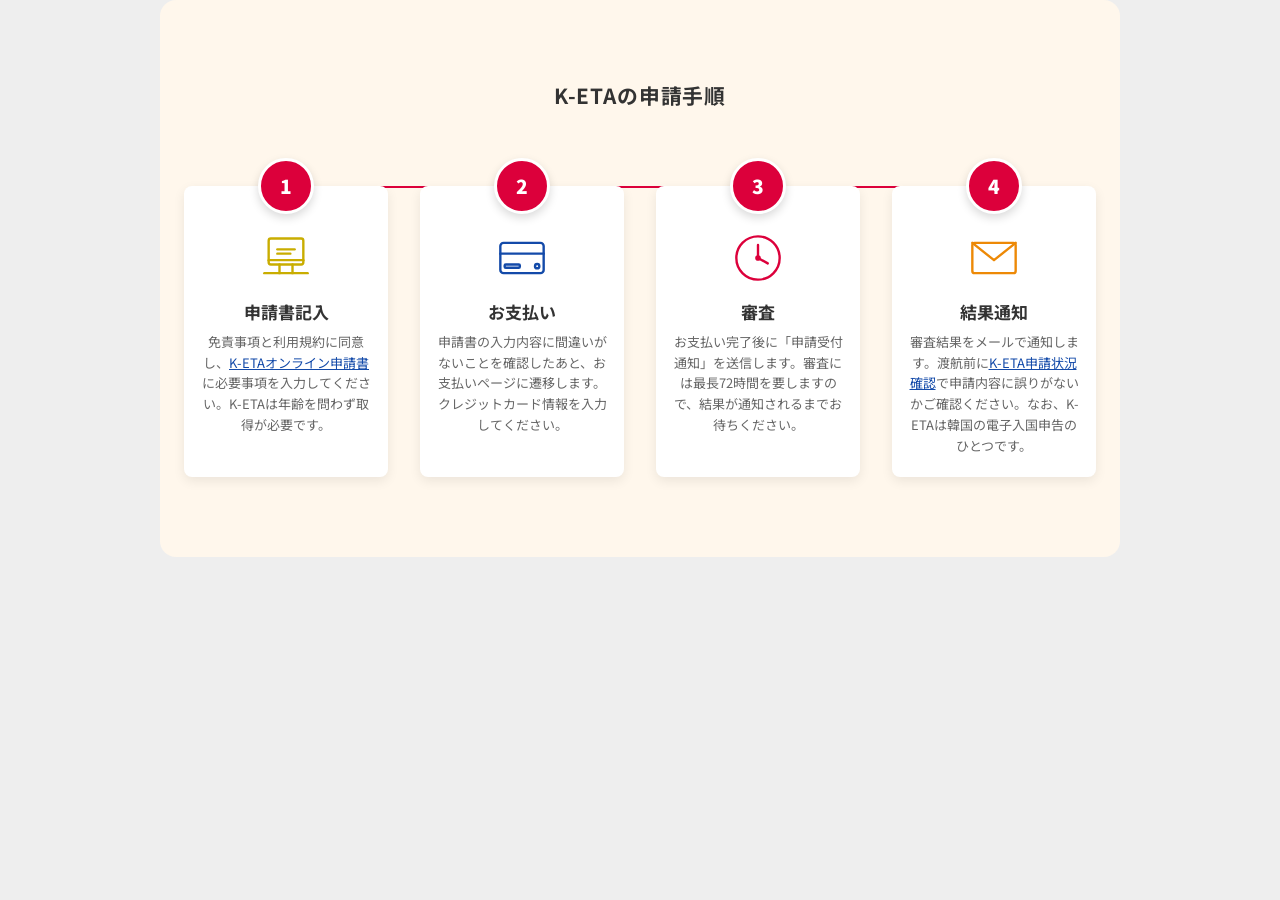
==== commit de6286e6: "steps-demo: better PC icon, line z:0, add links" ====
--- a/steps-demo.html
+++ b/steps-demo.html
@@ -13,7 +13,7 @@
 .section-steps h2{text-align:center;font-size:1.3rem;font-weight:700;color:#333;margin-bottom:48px;letter-spacing:.04em}
 
 .steps-grid{display:grid;grid-template-columns:repeat(4,1fr);gap:32px;position:relative;padding-top:28px}
-.steps-grid::before{content:'';position:absolute;top:28px;left:calc(12.5%);right:calc(12.5%);height:2px;background:#dc003b;z-index:5}
+.steps-grid::before{content:'';position:absolute;top:28px;left:calc(12.5%);right:calc(12.5%);height:2px;background:#dc003b;z-index:0}
 
 .step-col{
   display:flex;flex-direction:column;align-items:center;text-align:center;
@@ -53,9 +53,9 @@
 
 <div class="step-col">
   <div class="step-num">1</div>
-  <div class="step-icon"><svg viewBox="0 0 48 48" stroke="#c9ad00"><rect x="6" y="10" width="36" height="28" rx="2"/><rect x="10" y="6" width="28" height="4" rx="1"/><line x1="12" y1="18" x2="36" y2="18"/><rect x="12" y="22" width="24" height="12" rx="1"/></svg></div>
+  <div class="step-icon"><svg viewBox="0 0 48 48" stroke="#c9ad00"><rect x="8" y="6" width="32" height="24" rx="2"/><line x1="8" y1="26" x2="40" y2="26"/><path d="M4 38h40"/><line x1="18" y1="30" x2="18" y2="38"/><line x1="30" y1="30" x2="30" y2="38"/><line x1="16" y1="16" x2="32" y2="16"/><line x1="16" y1="20" x2="28" y2="20"/></svg></div>
   <div class="step-title">申請書記入</div>
-  <div class="step-desc">免責事項と利用規約に同意し、K-ETAオンライン申請書に必要事項を入力してください。K-ETAは年齢を問わず取得が必要です。</div>
+  <div class="step-desc">免責事項と利用規約に同意し、<a href="https://keta-travel.com/form/entry" style="color:#134aa9;text-decoration:underline">K-ETAオンライン申請書</a>に必要事項を入力してください。K-ETAは年齢を問わず取得が必要です。</div>
 </div>
 
 <div class="step-col">
@@ -76,7 +76,7 @@
   <div class="step-num">4</div>
   <div class="step-icon"><svg viewBox="0 0 48 48" stroke="#ed8906"><path d="M6 10h36a2 2 0 0 1 2 2v24a2 2 0 0 1-2 2H6a2 2 0 0 1-2-2V12a2 2 0 0 1 2-2z"/><polyline points="4,10 24,26 44,10"/></svg></div>
   <div class="step-title">結果通知</div>
-  <div class="step-desc">審査結果をメールで通知します。渡航前にK-ETA申請状況確認で申請内容に誤りがないかご確認ください。なお、K-ETAは韓国の電子入国申告のひとつです。</div>
+  <div class="step-desc">審査結果をメールで通知します。渡航前に<a href="https://keta-travel.com/form/status" style="color:#134aa9;text-decoration:underline">K-ETA申請状況確認</a>で申請内容に誤りがないかご確認ください。なお、K-ETAは韓国の電子入国申告のひとつです。</div>
 </div>
 
 </div>
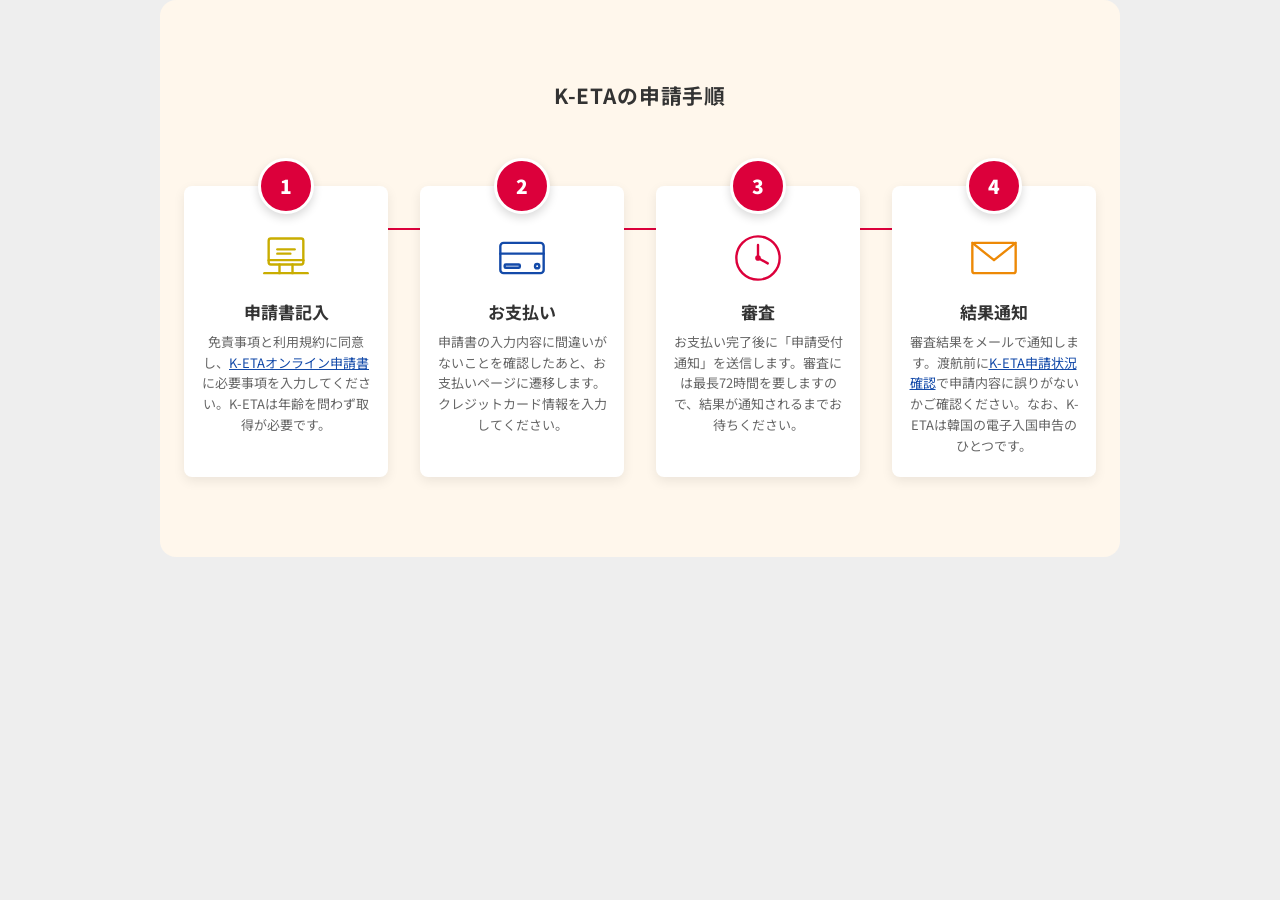
==== commit 1b8bed67: "steps-demo: red line top 28->70px" ====
--- a/steps-demo.html
+++ b/steps-demo.html
@@ -13,7 +13,7 @@
 .section-steps h2{text-align:center;font-size:1.3rem;font-weight:700;color:#333;margin-bottom:48px;letter-spacing:.04em}
 
 .steps-grid{display:grid;grid-template-columns:repeat(4,1fr);gap:32px;position:relative;padding-top:28px}
-.steps-grid::before{content:'';position:absolute;top:28px;left:calc(12.5%);right:calc(12.5%);height:2px;background:#dc003b;z-index:0}
+.steps-grid::before{content:'';position:absolute;top:70px;left:calc(12.5%);right:calc(12.5%);height:2px;background:#dc003b;z-index:0}
 
 .step-col{
   display:flex;flex-direction:column;align-items:center;text-align:center;
